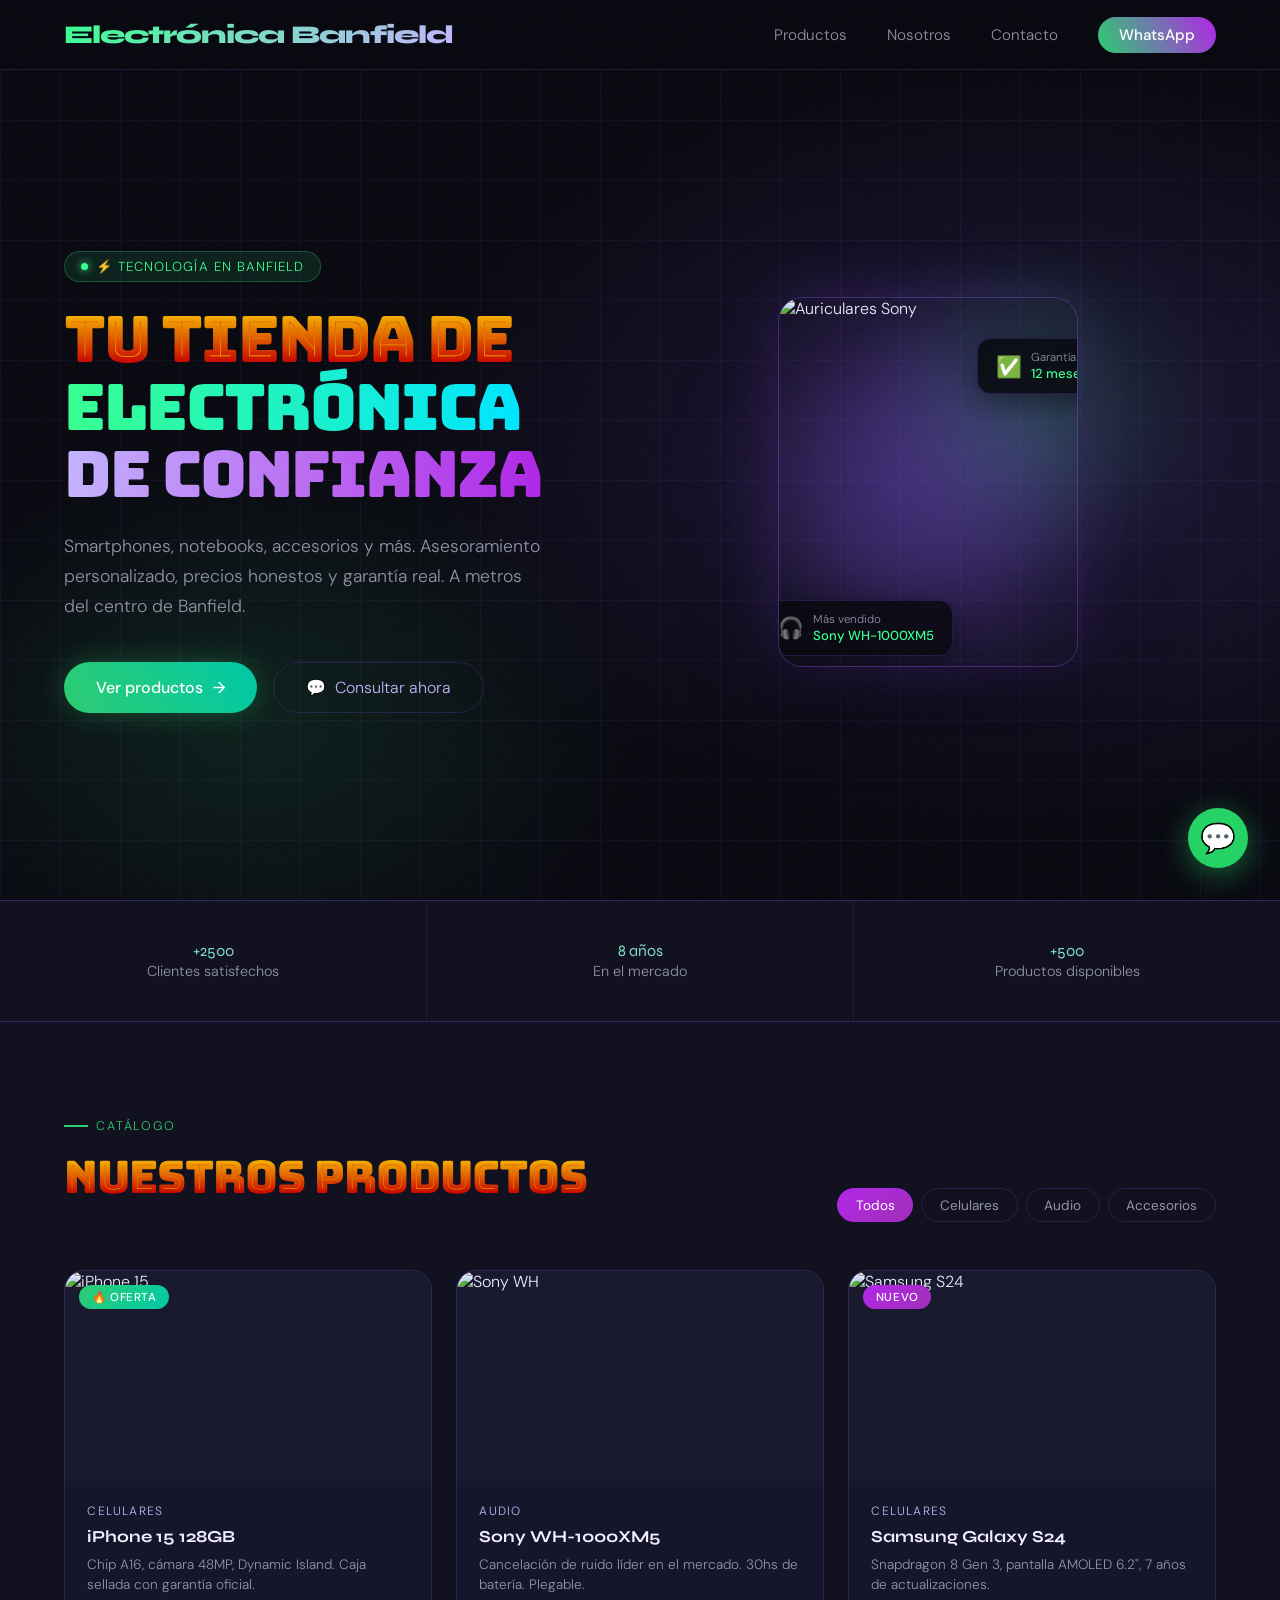
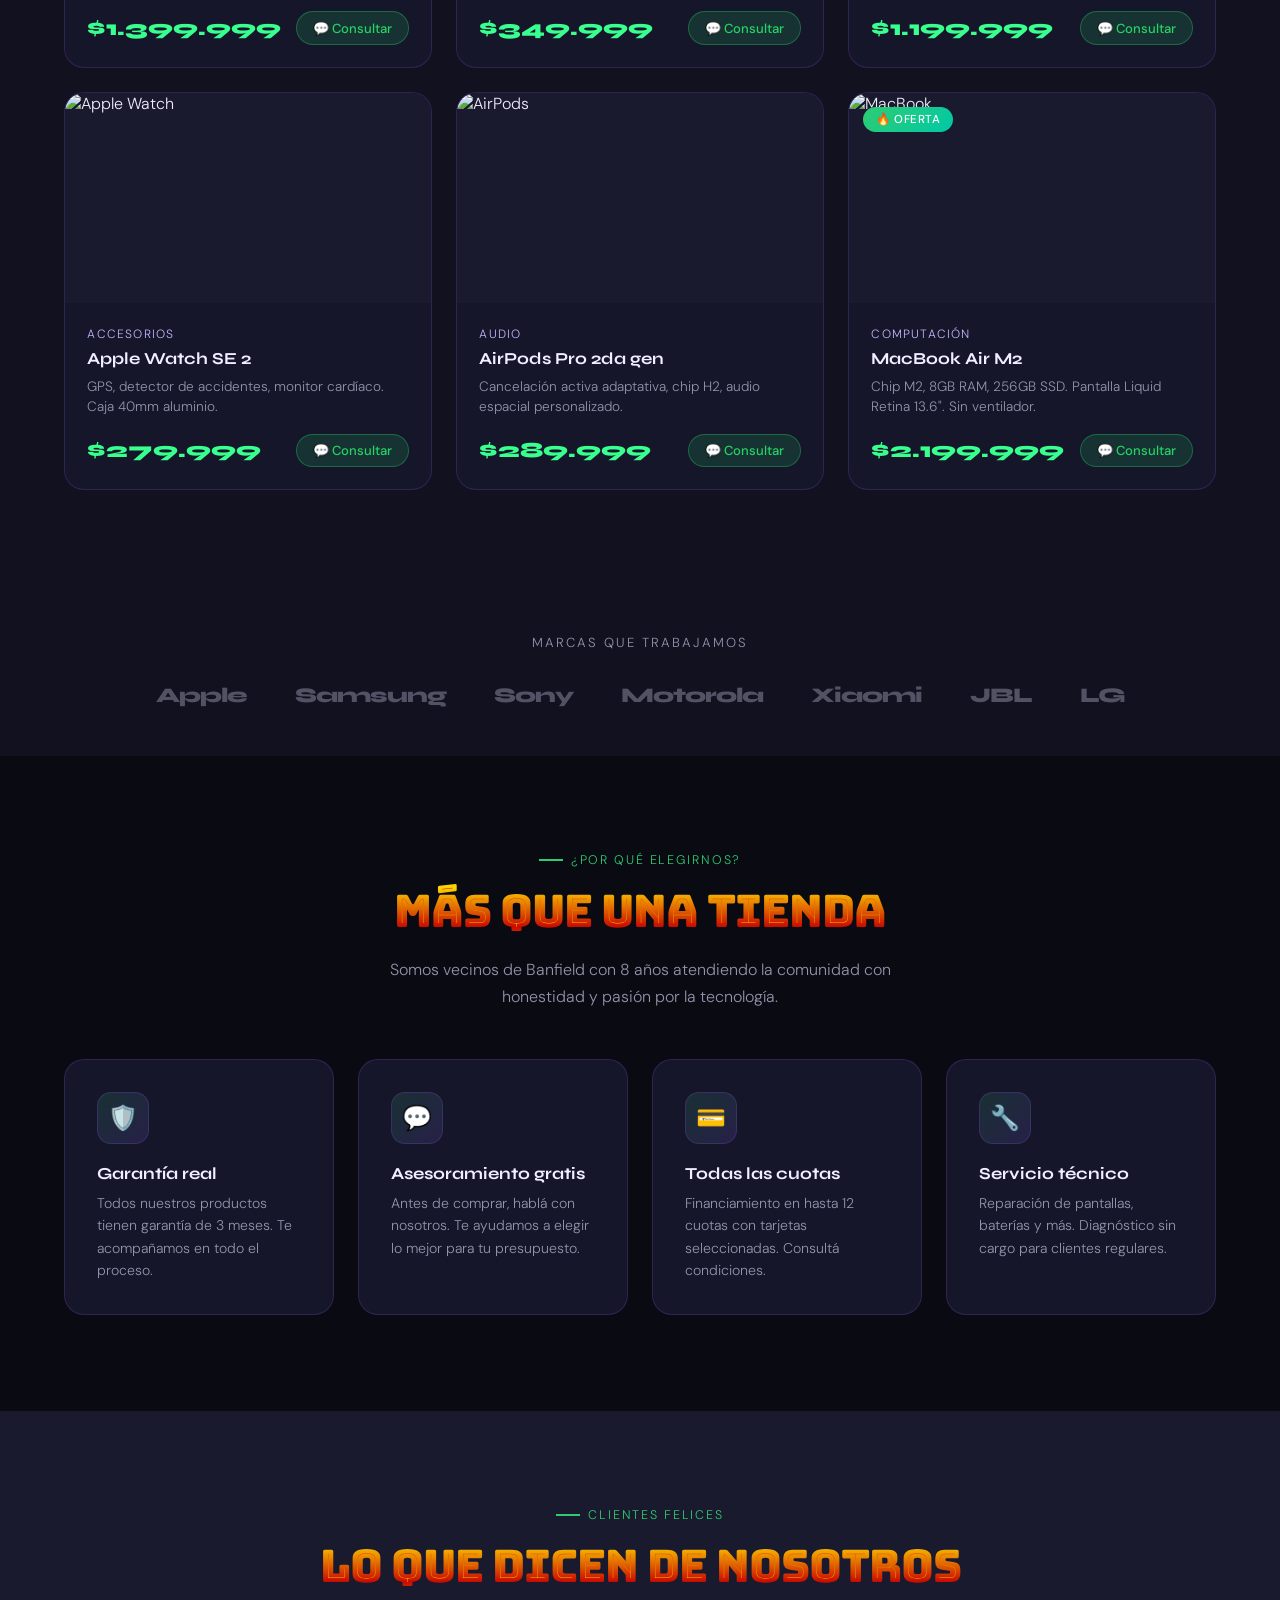
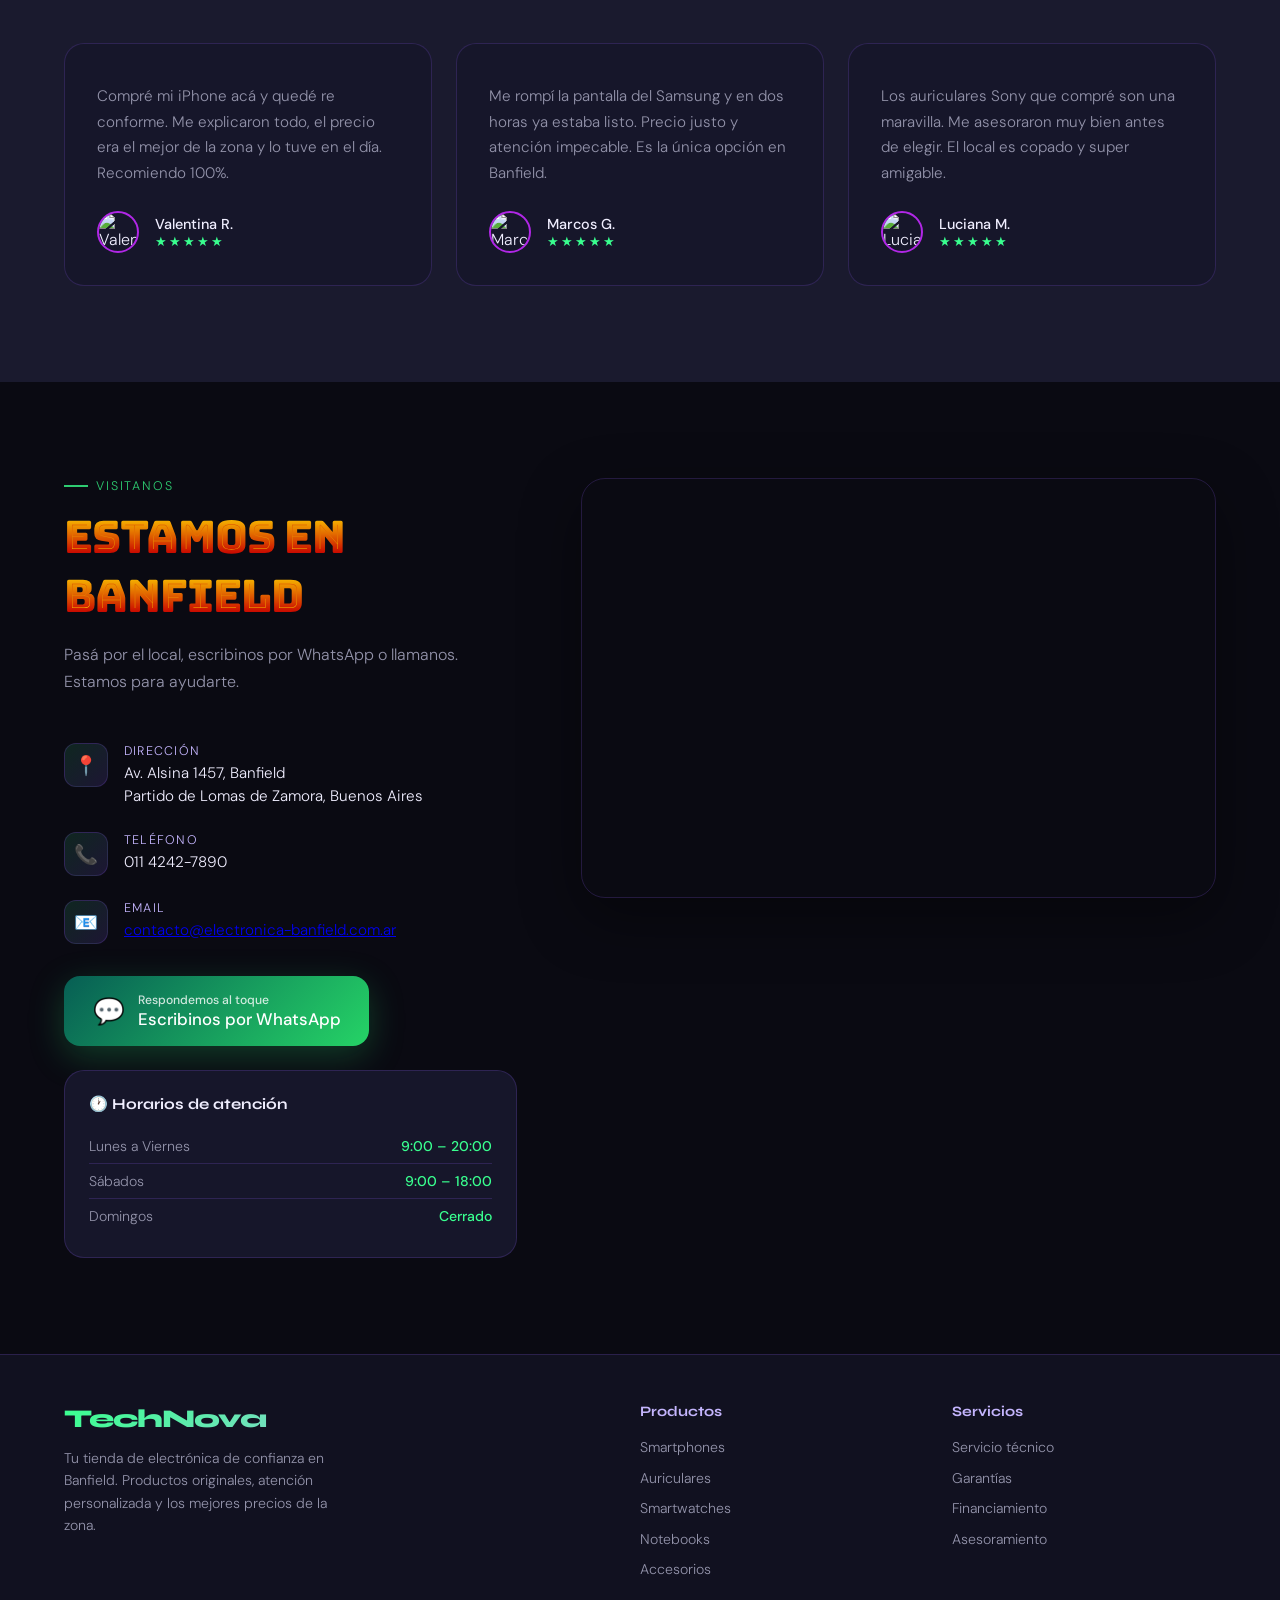
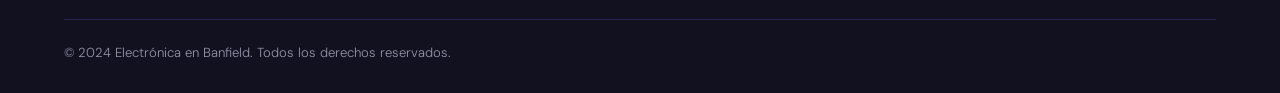
==== index.html @ 621dd99c "cambiando nombre de archivo html" ====
<!DOCTYPE html>
<html lang="es">
<head>
  <meta charset="UTF-8" />
  <meta name="viewport" content="width=device-width, initial-scale=1.0"/>
  <title>Electrónica en Banfield</title>
  <link rel="preconnect" href="https://fonts.googleapis.com">
  <link href="https://fonts.googleapis.com/css2?family=Syne:wght@400;700;800&family=DM+Sans:ital,wght@0,300;0,400;0,500;1,300&display=swap" rel="stylesheet">
  <link rel="stylesheet" href="styles.css">
  
</head>
<body>

<nav id="navbar">
  <div class="logo">Electrónica<span style="color:var(--lila-light)"> Banfield</span></div>
  <ul>
    <li><a href="#productos">Productos</a></li>
    <li><a href="#nosotros">Nosotros</a></li>
    <li><a href="#contacto">Contacto</a></li>
    <li><a href="https://wa.me/5491100000000?text=Hola!%20Quiero%20consultar%20sobre%20un%20producto" target="_blank" class="nav-cta">WhatsApp</a></li>
  </ul>
</nav>

<!-- HERO -->
<section class="hero">
  <div class="hero-bg"></div>
  <div class="hero-grid"></div>
  <div class="hero-content">
    <div class="badge">⚡ Tecnología en Banfield</div>
    <h1>Tu tienda de<br><span class="accent-g">electrónica</span><br><span class="accent-l">de confianza</span></h1>
    <p class="hero-desc">Smartphones, notebooks, accesorios y más. Asesoramiento personalizado, precios honestos y garantía real. A metros del centro de Banfield.</p>
    <div class="hero-actions">
      <a href="#productos" class="btn-primary"><span>Ver productos</span><span>→</span></a>
      <a href="https://wa.me/5491100000000?text=Hola!%20Quiero%20consultar%20sobre%20un%20producto" target="_blank" class="btn-ghost"><span>💬</span><span>Consultar ahora</span></a>
    </div>
  </div>
  <div class="hero-visual">
    <div class="hero-phone-wrap">
      <div class="glow-orb orb1"></div>
      <div class="glow-orb orb2"></div>
      <div class="hero-img-container">
        <img src="https://images.unsplash.com/photo-1583394838336-acd977736f90?w=640&q=80" alt="Auriculares Sony" />
        <div class="floating-chip chip1">
          <span style="font-size:1.3rem">🎧</span>
          <div>
            <div class="chip-label">Más vendido</div>
            <div class="chip-value">Sony WH-1000XM5</div>
          </div>
        </div>
        <div class="floating-chip chip2">
          <span style="font-size:1.3rem">✅</span>
          <div>
            <div class="chip-label">Garantía</div>
            <div class="chip-value">12 meses</div>
          </div>
        </div>
      </div>
    </div>
  </div>
</section>

<!-- STATS -->
<div class="stats">
  <div class="stat reveal"><span class="stat-num">+2500</span><span class="stat-label">Clientes satisfechos</span></div>
  <div class="stat reveal"><span class="stat-num">8 años</span><span class="stat-label">En el mercado</span></div>
  <div class="stat reveal"><span class="stat-num">+500</span><span class="stat-label">Productos disponibles</span></div>
</div>

<!-- PRODUCTOS -->
<section class="productos" id="productos">
  <div class="productos-header">
    <div>
      <div class="section-tag">Catálogo</div>
      <h2 class="section-title">Nuestros productos</h2>
    </div>
    <div class="filter-tabs">
      <button class="filter-tab active" onclick="filtrar(this,'todos')">Todos</button>
      <button class="filter-tab" onclick="filtrar(this,'celulares')">Celulares</button>
      <button class="filter-tab" onclick="filtrar(this,'audio')">Audio</button>
      <button class="filter-tab" onclick="filtrar(this,'accesorios')">Accesorios</button>
    </div>
  </div>
  <div class="productos-grid" id="grid">
    <div class="product-card" data-cat="celulares">
      <span class="product-badge">🔥 Oferta</span>
      <img class="product-img" src="https://images.unsplash.com/photo-1511707171634-5f897ff02aa9?w=500&q=80" alt="iPhone 15">
      <div class="product-info">
        <div class="product-category">Celulares</div>
        <div class="product-name">iPhone 15 128GB</div>
        <p class="product-desc">Chip A16, cámara 48MP, Dynamic Island. Caja sellada con garantía oficial.</p>
        <div class="product-footer">
          <span class="product-price">$1.399.999</span>
          <a href="https://wa.me/5491100000000?text=Hola!%20Me%20interesa%20el%20iPhone%2015" target="_blank" class="btn-wa">💬 Consultar</a>
        </div>
      </div>
    </div>
    <div class="product-card" data-cat="audio">
      <img class="product-img" src="https://images.unsplash.com/photo-1505740420928-5e560c06d30e?w=500&q=80" alt="Sony WH">
      <div class="product-info">
        <div class="product-category">Audio</div>
        <div class="product-name">Sony WH-1000XM5</div>
        <p class="product-desc">Cancelación de ruido líder en el mercado. 30hs de batería. Plegable.</p>
        <div class="product-footer">
          <span class="product-price">$349.999</span>
          <a href="https://wa.me/5491100000000?text=Hola!%20Me%20interesan%20los%20Sony%20WH-1000XM5" target="_blank" class="btn-wa">💬 Consultar</a>
        </div>
      </div>
    </div>
    <div class="product-card" data-cat="celulares">
      <span class="product-badge" style="background:linear-gradient(135deg,var(--lila),var(--lila-dark))">Nuevo</span>
      <img class="product-img" src="https://images.unsplash.com/photo-1610945265064-0e34e5519bbf?w=500&q=80" alt="Samsung S24">
      <div class="product-info">
        <div class="product-category">Celulares</div>
        <div class="product-name">Samsung Galaxy S24</div>
        <p class="product-desc">Snapdragon 8 Gen 3, pantalla AMOLED 6.2", 7 años de actualizaciones.</p>
        <div class="product-footer">
          <span class="product-price">$1.199.999</span>
          <a href="https://wa.me/5491100000000?text=Hola!%20Me%20interesa%20el%20Samsung%20Galaxy%20S24" target="_blank" class="btn-wa">💬 Consultar</a>
        </div>
      </div>
    </div>
    <div class="product-card" data-cat="accesorios">
      <img class="product-img" src="https://images.unsplash.com/photo-1546868871-7041f2a55e12?w=500&q=80" alt="Apple Watch">
      <div class="product-info">
        <div class="product-category">Accesorios</div>
        <div class="product-name">Apple Watch SE 2</div>
        <p class="product-desc">GPS, detector de accidentes, monitor cardíaco. Caja 40mm aluminio.</p>
        <div class="product-footer">
          <span class="product-price">$279.999</span>
          <a href="https://wa.me/5491100000000?text=Hola!%20Me%20interesa%20el%20Apple%20Watch%20SE" target="_blank" class="btn-wa">💬 Consultar</a>
        </div>
      </div>
    </div>
    <div class="product-card" data-cat="audio">
      <img class="product-img" src="https://images.unsplash.com/photo-1572635196237-14b3f281503f?w=500&q=80" alt="AirPods">
      <div class="product-info">
        <div class="product-category">Audio</div>
        <div class="product-name">AirPods Pro 2da gen</div>
        <p class="product-desc">Cancelación activa adaptativa, chip H2, audio espacial personalizado.</p>
        <div class="product-footer">
          <span class="product-price">$289.999</span>
          <a href="https://wa.me/5491100000000?text=Hola!%20Me%20interesan%20los%20AirPods%20Pro" target="_blank" class="btn-wa">💬 Consultar</a>
        </div>
      </div>
    </div>
    <div class="product-card" data-cat="accesorios">
      <span class="product-badge">🔥 Oferta</span>
      <img class="product-img" src="https://images.unsplash.com/photo-1517336714731-489689fd1ca8?w=500&q=80" alt="MacBook">
      <div class="product-info">
        <div class="product-category">Computación</div>
        <div class="product-name">MacBook Air M2</div>
        <p class="product-desc">Chip M2, 8GB RAM, 256GB SSD. Pantalla Liquid Retina 13.6". Sin ventilador.</p>
        <div class="product-footer">
          <span class="product-price">$2.199.999</span>
          <a href="https://wa.me/5491100000000?text=Hola!%20Me%20interesa%20la%20MacBook%20Air%20M2" target="_blank" class="btn-wa">💬 Consultar</a>
        </div>
      </div>
    </div>
  </div>
</section>

<!-- MARCAS -->
<div class="marcas">
  <p class="marcas-title">Marcas que trabajamos</p>
  <div class="marcas-track">
    <div class="marca">Apple</div>
    <div class="marca">Samsung</div>
    <div class="marca">Sony</div>
    <div class="marca">Motorola</div>
    <div class="marca">Xiaomi</div>
    <div class="marca">JBL</div>
    <div class="marca">LG</div>
  </div>
</div>

<!-- FEATURES -->
<section class="features" id="nosotros">
  <div style="text-align:center;margin-bottom:3rem">
    <div class="section-tag" style="justify-content:center">¿Por qué elegirnos?</div>
    <h2 class="section-title">Más que una tienda</h2>
    <p class="section-sub" style="margin:0 auto;text-align:center">Somos vecinos de Banfield con 8 años atendiendo la comunidad con honestidad y pasión por la tecnología.</p>
  </div>
  <div class="features-grid">
    <div class="feature-card reveal"><div class="feature-icon">🛡️</div><div class="feature-title">Garantía real</div><p class="feature-desc">Todos nuestros productos tienen garantía de 3 meses. Te acompañamos en todo el proceso.</p></div>
    <div class="feature-card reveal"><div class="feature-icon">💬</div><div class="feature-title">Asesoramiento gratis</div><p class="feature-desc">Antes de comprar, hablá con nosotros. Te ayudamos a elegir lo mejor para tu presupuesto.</p></div>
    <div class="feature-card reveal"><div class="feature-icon">💳</div><div class="feature-title">Todas las cuotas</div><p class="feature-desc">Financiamiento en hasta 12 cuotas con tarjetas seleccionadas. Consultá condiciones.</p></div>
    <div class="feature-card reveal"><div class="feature-icon">🔧</div><div class="feature-title">Servicio técnico</div><p class="feature-desc">Reparación de pantallas, baterías y más. Diagnóstico sin cargo para clientes regulares.</p></div>
  </div>
</section>

<!-- TESTIMONIALS -->
<section class="testimonials">
  <div style="text-align:center;margin-bottom:3rem">
    <div class="section-tag" style="justify-content:center">Clientes felices</div>
    <h2 class="section-title">Lo que dicen de nosotros</h2>
  </div>
  <div class="test-grid">
    <div class="test-card reveal">
      <div class="test-quote"></div>
      <p class="test-text">Compré mi iPhone acá y quedé re conforme. Me explicaron todo, el precio era el mejor de la zona y lo tuve en el día. Recomiendo 100%.</p>
      <div class="test-author">
        <img class="test-avatar" src="https://i.pravatar.cc/80?img=12" alt="Valentina">
        <div><div class="test-name">Valentina R.</div><div class="test-stars">★★★★★</div></div>
      </div>
    </div>
    <div class="test-card reveal">
      <div class="test-quote"></div>
      <p class="test-text">Me rompí la pantalla del Samsung y en dos horas ya estaba listo. Precio justo y atención impecable. Es la única opción en Banfield.</p>
      <div class="test-author">
        <img class="test-avatar" src="https://i.pravatar.cc/80?img=33" alt="Marcos">
        <div><div class="test-name">Marcos G.</div><div class="test-stars">★★★★★</div></div>
      </div>
    </div>
    <div class="test-card reveal">
      <div class="test-quote"></div>
      <p class="test-text">Los auriculares Sony que compré son una maravilla. Me asesoraron muy bien antes de elegir. El local es copado y super amigable.</p>
      <div class="test-author">
        <img class="test-avatar" src="https://i.pravatar.cc/80?img=47" alt="Luciana">
        <div><div class="test-name">Luciana M.</div><div class="test-stars">★★★★★</div></div>
      </div>
    </div>
  </div>
</section>

<!-- CONTACTO -->
<section class="contacto" id="contacto">
  <div class="contacto-grid">
    <div>
      <div class="section-tag">Visitanos</div>
      <h2 class="section-title">Estamos en Banfield</h2>
      <p class="section-sub">Pasá por el local, escribinos por WhatsApp o llamanos. Estamos para ayudarte.</p>
      <div class="info-items">
        <div class="info-item">
          <div class="info-icon">📍</div>
          <div><div class="info-label">Dirección</div><div class="info-val">Av. Alsina 1457, Banfield<br>Partido de Lomas de Zamora, Buenos Aires</div></div>
        </div>
        <div class="info-item">
          <div class="info-icon">📞</div>
          <div><div class="info-label">Teléfono</div><div class="info-val">011 4242-7890</div></div>
        </div>
        <div class="info-item">
          <div class="info-icon">📧</div>
          <div><div class="info-label">Email</div><div class="info-val"><a href="contacto@electronica-banfield.com.ar" class="__cf_email__" data-cfemail="1b72757d745b6f7e787375746d7a36797a757d727e777f35787476357a69">contacto@electronica-banfield.com.ar</a></div></div>
        </div>
      </div>
      <a href="https://wa.me/5491100000000?text=Hola!%20Quiero%20consultar%20sobre%20un%20producto" target="_blank" class="wa-cta-big">
        <span style="font-size:1.6rem">💬</span>
        <div>
          <div style="font-size:.76rem;opacity:.8">Respondemos al toque</div>
          <div>Escribinos por WhatsApp</div>
        </div>
      </a>
      <div class="horarios-card">
        <div class="horarios-title">🕐 Horarios de atención</div>
        <div class="horario-row"><span class="dia">Lunes a Viernes</span><span class="hora">9:00 – 20:00</span></div>
        <div class="horario-row"><span class="dia">Sábados</span><span class="hora">9:00 – 18:00</span></div>
        <div class="horario-row"><span class="dia">Domingos</span><span class="hora">Cerrado</span></div>
      </div>
    </div>
    <div>
      <div class="mapa-wrap">
        <iframe src="https://www.google.com/maps/embed?pb=!1m18!1m12!1m3!1d3279.458!2d-58.3972!3d-34.7478!2m3!1f0!2f0!3f0!3m2!1i1024!2i768!4f13.1!3m3!1m2!1s0x95bcd3d2b53e1d6f%3A0x5a7e9a1c0d9b4f7e!2sAv.%20Alsina%2C%20Banfield%2C%20Buenos%20Aires!5e0!3m2!1ses!2sar!4v1700000000000" allowfullscreen="" loading="lazy" title="TechNova Banfield"></iframe>
      </div>
    </div>
  </div>
</section>

<!-- FOOTER -->
<footer>
  <div class="footer-grid">
    <div class="footer-brand">
      <div class="logo">Tech<span style="color:var(--lila-light)">Nova</span></div>
      <p>Tu tienda de electrónica de confianza en Banfield. Productos originales, atención personalizada y los mejores precios de la zona.</p>
    </div>
    <div class="footer-col">
      <h4>Productos</h4>
      <ul>
        <li><a href="#">Smartphones</a></li>
        <li><a href="#">Auriculares</a></li>
        <li><a href="#">Smartwatches</a></li>
        <li><a href="#">Notebooks</a></li>
        <li><a href="#">Accesorios</a></li>
      </ul>
    </div>
    <div class="footer-col">
      <h4>Servicios</h4>
      <ul>
        <li><a href="#">Servicio técnico</a></li>
        <li><a href="#">Garantías</a></li>
        <li><a href="#">Financiamiento</a></li>
        <li><a href="#">Asesoramiento</a></li>
      </ul>
    </div>
  </div>
  <div class="footer-bottom">
    <span>© 2024 Electrónica en Banfield. Todos los derechos reservados.</span>
  </div>
</footer>

<a href="https://wa.me/5491100000000?text=Hola!%20Quiero%20consultar%20sobre%20un%20producto" target="_blank" class="wa-float" title="WhatsApp">💬</a>

<script src="scrip.js"></script>

</body>
</html>
---- styles.css ----
@import url('https://fonts.googleapis.com/css2?family=Bitcount+Ink:wght@100..900&family=Bungee+Spice&family=Dancing+Script:wght@400..700&family=Honk:MORF@15&family=Sixtyfour+Convergence&display=swap');
 
 :root {
     --verde: #2ecc71;
     --verde-dark: #1a9e52;
     --verde-neon: #39ff8f;
     --lila: #b127e7;
     --lila-dark: #a12fb8;
     --lila-light: #c4b5fd;
     --bg: #0a0a12;
     --bg2: #111120;
     --bg3: #1a1a2e;
     --text: #f0eeff;
     --muted: #9393aa;
     --card: #16162a;
     --border: rgba(139, 92, 246, 0.2);
 }

 * {
     margin: 0;
     padding: 0;
     box-sizing: border-box;
 }

 html {
     scroll-behavior: smooth;
 }

 body {
     background: var(--bg);
     color: var(--text);
     font-family: 'DM Sans', sans-serif;
     font-weight: 300;
     overflow-x: hidden;
 }

 body::before {
     content: '';
     position: fixed;
     inset: 0;
     background-image: url("data:image/svg+xml,%3Csvg viewBox='0 0 200 200' xmlns='http://www.w3.org/2000/svg'%3E%3Cfilter id='n'%3E%3CfeTurbulence type='fractalNoise' baseFrequency='0.9' numOctaves='4' stitchTiles='stitch'/%3E%3C/filter%3E%3Crect width='100%25' height='100%25' filter='url(%23n)' opacity='0.04'/%3E%3C/svg%3E");
     pointer-events: none;
     z-index: 9999;
     opacity: .35;
 }

 nav {
     position: fixed;
     top: 0;
     left: 0;
     right: 0;
     z-index: 100;
     display: flex;
     align-items: center;
     justify-content: space-between;
     padding: 1.2rem 4rem;
     background: rgba(10, 10, 18, .85);
     backdrop-filter: blur(18px);
     border-bottom: 1px solid var(--border);
     transition: background .3s;
 }

 .logo {
     font-family: 'Syne', sans-serif;
     font-weight: 800;
     font-size: 1.6rem;
     letter-spacing: -1px;
     background: linear-gradient(135deg, var(--verde-neon), var(--lila-light));
     -webkit-background-clip: text;
     -webkit-text-fill-color: transparent;
 }

 nav ul {
     list-style: none;
     display: flex;
     gap: 2.5rem;
 }

 nav ul a {
     text-decoration: none;
     color: var(--muted);
     font-size: .95rem;
     transition: color .2s;
 }

 nav ul a:hover {
     color: var(--verde-neon);
 }

 .nav-cta {
     background: linear-gradient(65deg, var(--verde), var(--lila)) !important;
     color: #fff !important;
     padding: .5rem 1.3rem !important;
     border-radius: 50px;
     font-weight: 500 !important;
 }

 .hero {
     min-height: 100vh;
     display: grid;
     grid-template-columns: 1fr 1fr;
     align-items: center;
     padding: 8rem 4rem 4rem;
     position: relative;
     overflow: hidden;
 }

 
 .hero-bg {
     position: absolute;
     inset: 0;
     background: radial-gradient(ellipse 70% 60% at 80% 50%, rgba(139, 92, 246, .18) 0%, transparent 70%), radial-gradient(ellipse 50% 50% at 20% 80%, rgba(46, 204, 113, .12) 0%, transparent 60%);
 }

 .hero-grid {
     position: absolute;
     inset: 0;
     background-image: linear-gradient(rgba(139, 92, 246, .07) 1px, transparent 1px), linear-gradient(90deg, rgba(139, 92, 246, .07) 1px, transparent 1px);
     background-size: 60px 60px;
 }

 .hero-content {
     position: relative;
     z-index: 2;
 }

 .badge {
     display: inline-flex;
     align-items: center;
     gap: .5rem;
     background: rgba(46, 204, 113, .12);
     border: 1px solid rgba(46, 204, 113, .3);
     color: var(--verde-neon);
     padding: .4rem 1rem;
     border-radius: 50px;
     font-size: .82rem;
     letter-spacing: .08em;
     text-transform: uppercase;
     margin-bottom: 1.5rem;
     animation: fadeUp .6s ease both;
 }

 .badge::before {
     content: '';
     width: 7px;
     height: 7px;
     background: var(--verde-neon);
     border-radius: 50%;
     box-shadow: 0 0 8px var(--verde-neon);
     animation: pulse 2s infinite;
 }

 @keyframes pulse {

     0%,
     100% {
         opacity: 1
     }

     50% {
         opacity: .3
     }
 }

 h1 {
     font-family: "Bungee Spice", sans-serif;
     font-weight: 400;
     font-style: normal;
     font-size: clamp(2.8rem, 5vw, 4.5rem);
     line-height: 1.05;
     letter-spacing: -2px;
     margin-bottom: 1.5rem;
     animation: fadeUp .7s .1s ease both;
 }

 h1 .accent-g {
     background: linear-gradient(90deg, var(--verde-neon), #00e5ff);
     -webkit-background-clip: text;
     -webkit-text-fill-color: transparent;
 }

 h1 .accent-l {
     background: linear-gradient(90deg, var(--lila-light), var(--lila));
     -webkit-background-clip: text;
     -webkit-text-fill-color: transparent;
 }

 .hero-desc {
     font-size: 1.1rem;
     line-height: 1.7;
     color: var(--muted);
     max-width: 480px;
     margin-bottom: 2.5rem;
     animation: fadeUp .7s .2s ease both;
 }

 .hero-actions {
     display: flex;
     gap: 1rem;
     flex-wrap: wrap;
     animation: fadeUp .7s .3s ease both;
 }

 .btn-primary {
     display: inline-flex;
     align-items: center;
     gap: .6rem;
     background: linear-gradient(65deg, var(--verde), #00c9a7);
     color: #fff;
     text-decoration: none;
     padding: .9rem 2rem;
     border-radius: 50px;
     font-weight: 500;
     font-size: 1rem;
     transition: transform .2s, box-shadow .2s;
     box-shadow: 0 0 30px rgba(46, 204, 113, .3);
 }

 .btn-primary:hover {
     transform: translateY(-2px);
     box-shadow: 0 0 45px rgba(46, 204, 113, .45);
 }

 .btn-ghost {
     display: inline-flex;
     align-items: center;
     gap: .6rem;
     border: 1px solid var(--border);
     color: var(--lila-light);
     text-decoration: none;
     padding: .9rem 2rem;
     border-radius: 50px;
     font-size: 1rem;
     transition: background .2s, border-color .2s;
 }

 .btn-ghost:hover {
     background: rgba(139, 92, 246, .1);
     border-color: var(--lila);
 }

 .hero-visual {
     position: relative;
     z-index: 2;
     display: flex;
     align-items: center;
     justify-content: center;
     animation: fadeUp .8s .2s ease both;
 }

 .hero-phone-wrap {
     position: relative;
     width: 340px;
     height: 420px;
     display: flex;
     align-items: center;
     justify-content: center;
 }

 .glow-orb {
     position: absolute;
     border-radius: 50%;
     filter: blur(60px);
 }

 .orb1 {
     width: 280px;
     height: 280px;
     background: rgba(139, 92, 246, .35);
     animation: float 6s ease-in-out infinite;
 }

 .orb2 {
     width: 180px;
     height: 180px;
     background: rgba(46, 204, 113, .25);
     top: 10%;
     right: -10%;
     animation: float 6s 3s ease-in-out infinite;
 }

 @keyframes float {

     0%,
     100% {
         transform: translateY(0)
     }

     50% {
         transform: translateY(-18px)
     }
 }

 .hero-img-container {
     position: relative;
     z-index: 2;
     width: 300px;
     height: 370px;
     border-radius: 24px;
     overflow: hidden;
     border: 1px solid rgba(139, 92, 246, .35);
     box-shadow: 0 0 60px rgba(139, 92, 246, .2), 0 30px 80px rgba(0, 0, 0, .5);
 }

 .hero-img-container img {
     width: 100%;
     height: 100%;
     object-fit: cover;
 }

 .Bungee-Spice {
     color: var(--lila-dark);
     background: linear-gradient(65deg, var(--verde-neon), var(--lila-light));
     -webkit-background-clip: text;
     -webkit-text-fill-color: transparent;
 }

 .floating-chip {
     position: absolute;
     background: rgba(10, 10, 18, .92);
     border: 1px solid var(--border);
     backdrop-filter: blur(10px);
     border-radius: 14px;
     padding: .7rem 1.1rem;
     display: flex;
     align-items: center;
     gap: .6rem;
     z-index: 3;
     font-size: .82rem;
     box-shadow: 0 8px 30px rgba(0, 0, 0, .4);
 }

 .chip1 {
     bottom: 10px;
     left: -20px;
     animation: chipFloat 5s ease-in-out infinite;
 }

 .chip2 {
     top: 40px;
     right: -30px;
     animation: chipFloat 5s 2s ease-in-out infinite;
 }

 @keyframes chipFloat {

     0%,
     100% {
         transform: translateY(0)
     }

     50% {
         transform: translateY(-8px)
     }
 }

 .chip-label {
     color: var(--muted);
     font-size: .72rem;
 }

 .chip-value {
     color: var(--verde-neon);
     font-weight: 500;
 }

 .stats {
     display: grid;
     grid-template-columns: repeat(3, 1fr);
     gap: 1px;
     background: var(--border);
     border-top: 1px solid var(--border);
     border-bottom: 1px solid var(--border);
 }

 .stat {
     background: var(--bg2);
     padding: 2.5rem;
     text-align: center;
     transition: background .25s;
 }

 .stat:hover {
     background: var(--bg3);
 }

 .stat-num {
     font-family: 'Syne', sans-serif;
     font-weight: 400;
     font-style: normal;
     background: linear-gradient(65deg, var(--verde-neon), var(--lila-light));
     -webkit-background-clip: text;
     -webkit-text-fill-color: transparent;
     display: block;
 }

 .stat-label {
     color: var(--muted);
     font-size: .9rem;
     margin-top: .3rem;
 }

 section {
     padding: 6rem 4rem;
 }

 .section-tag {
     font-size: .78rem;
     letter-spacing: .15em;
     text-transform: uppercase;
     color: var(--verde);
     margin-bottom: .8rem;
     display: flex;
     align-items: center;
     gap: .5rem;
 }

 .section-tag::before {
     content: '';
     width: 24px;
     height: 2px;
     background: var(--verde);
     display: inline-block;
 }

 .section-title {
     font-family: "Bungee Spice", sans-serif;;
     font-weight: 800;
     font-size: clamp(1.8rem, 3.5vw, 2.8rem);
     letter-spacing: -1px;
     margin-bottom: 1rem;
 }

 .section-sub {
     color: var(--muted);
     max-width: 560px;
     line-height: 1.7;
     margin-bottom: 3rem;
 }

 .productos {
     background: var(--bg2);
 }

 .productos-header {
     display: flex;
     justify-content: space-between;
     align-items: flex-end;
     margin-bottom: 3rem;
     flex-wrap: wrap;
     gap: 1rem;
 }

 .filter-tabs {
     display: flex;
     gap: .5rem;
     flex-wrap: wrap;
 }

 .filter-tab {
     padding: .45rem 1.1rem;
     border-radius: 50px;
     font-size: .85rem;
     cursor: pointer;
     border: 1px solid var(--border);
     color: var(--muted);
     background: transparent;
     transition: all .2s;
     font-family: inherit;
 }

 .filter-tab.active,
 .filter-tab:hover {
     background: linear-gradient(135deg, var(--lila), var(--lila-dark));
     border-color: var(--lila);
     color: #fff;
 }

 .productos-grid {
     display: grid;
     grid-template-columns: repeat(auto-fill, minmax(280px, 1fr));
     gap: 1.5rem;
 }

 .product-card {
     background: var(--card);
     border: 1px solid var(--border);
     border-radius: 20px;
     overflow: hidden;
     transition: transform .3s, border-color .3s, box-shadow .3s;
     position: relative;
     cursor: pointer;
 }

 .product-card:hover {
     transform: translateY(-6px);
     border-color: var(--lila);
     box-shadow: 0 20px 60px rgba(139, 92, 246, .2);
 }

 .product-img {
     width: 100%;
     height: 210px;
     object-fit: cover;
     display: block;
     background: var(--bg3);
 }

 .product-badge {
     position: absolute;
     top: 14px;
     left: 14px;
     background: linear-gradient(135deg, var(--verde), #00c9a7);
     color: #fff;
     font-size: .72rem;
     font-weight: 500;
     padding: .3rem .8rem;
     border-radius: 50px;
     letter-spacing: .05em;
     text-transform: uppercase;
 }

 .product-info {
     padding: 1.4rem;
 }

 .product-category {
     font-size: .75rem;
     color: var(--lila-light);
     text-transform: uppercase;
     letter-spacing: .1em;
     margin-bottom: .4rem;
 }

 .product-name {
     font-family: 'Syne', sans-serif;
     font-weight: 700;
     font-size: 1.05rem;
     margin-bottom: .5rem;
 }

 .product-desc {
     font-size: .85rem;
     color: var(--muted);
     line-height: 1.5;
     margin-bottom: 1rem;
 }

 .product-footer {
     display: flex;
     align-items: center;
     justify-content: space-between;
 }

 .product-price {
     font-family: 'Syne', sans-serif;
     font-size: 1.35rem;
     font-weight: 800;
     color: var(--verde-neon);
 }

 .btn-wa {
     display: inline-flex;
     align-items: center;
     gap: .4rem;
     background: rgba(37, 211, 102, .15);
     border: 1px solid rgba(37, 211, 102, .35);
     color: #25d366;
     text-decoration: none;
     padding: .45rem 1rem;
     border-radius: 50px;
     font-size: .82rem;
     font-weight: 500;
     transition: background .2s, transform .2s;
 }

 .btn-wa:hover {
     background: rgba(37, 211, 102, .25);
     transform: scale(1.04);
 }

 .features {
     background: var(--bg);
 }

 .features-grid {
     display: grid;
     grid-template-columns: repeat(auto-fill, minmax(250px, 1fr));
     gap: 1.5rem;
 }

 .feature-card {
     background: var(--card);
     border: 1px solid var(--border);
     border-radius: 20px;
     padding: 2rem;
     position: relative;
     overflow: hidden;
     transition: border-color .3s, transform .3s;
 }

 .feature-card::before {
     content: '';
     position: absolute;
     top: 0;
     left: 0;
     right: 0;
     height: 3px;
     background: linear-gradient(90deg, var(--verde), var(--lila));
     opacity: 0;
     transition: opacity .3s;
 }

 .feature-card:hover::before {
     opacity: 1;
 }

 .feature-card:hover {
     border-color: var(--lila);
     transform: translateY(-4px);
 }

 .feature-icon {
     width: 52px;
     height: 52px;
     border-radius: 14px;
     display: flex;
     align-items: center;
     justify-content: center;
     font-size: 1.5rem;
     margin-bottom: 1.2rem;
     background: linear-gradient(135deg, rgba(46, 204, 113, .15), rgba(139, 92, 246, .15));
     border: 1px solid rgba(139, 92, 246, .2);
 }

 .feature-title {
     font-family: 'Syne', sans-serif;
     font-weight: 700;
     font-size: 1.05rem;
     margin-bottom: .5rem;
 }

 .feature-desc {
     color: var(--muted);
     font-size: .88rem;
     line-height: 1.6;
 }

 .marcas {
     background: var(--bg2);
     padding: 3rem 4rem;
 }

 .marcas-title {
     text-align: center;
     color: var(--muted);
     font-size: .82rem;
     letter-spacing: .15em;
     text-transform: uppercase;
     margin-bottom: 2rem;
 }

 .marcas-track {
     display: flex;
     gap: 3rem;
     align-items: center;
     justify-content: center;
     flex-wrap: wrap;
 }

 .marca {
     font-family: 'Syne', sans-serif;
     font-weight: 800;
     font-size: 1.3rem;
     color: var(--muted);
     letter-spacing: -1px;
     transition: color .2s, opacity .2s;
     opacity: .5;
 }

 .marca:hover {
     color: var(--lila-light);
     opacity: 1;
 }

 .testimonials {
     background: var(--bg3);
 }

 .test-grid {
     display: grid;
     grid-template-columns: repeat(auto-fill, minmax(280px, 1fr));
     gap: 1.5rem;
 }

 .test-card {
     background: var(--card);
     border: 1px solid var(--border);
     border-radius: 20px;
     padding: 2rem;
 }

 .test-quote {
     font-size: 3rem;
     line-height: 1;
     background: linear-gradient(135deg, var(--verde-neon), var(--lila));
     -webkit-background-clip: text;
     -webkit-text-fill-color: transparent;
     margin-bottom: .5rem;
 }

 .test-text {
     color: var(--muted);
     line-height: 1.7;
     font-size: .95rem;
     margin-bottom: 1.5rem;
 }

 .test-author {
     display: flex;
     align-items: center;
     gap: 1rem;
 }

 .test-avatar {
     width: 42px;
     height: 42px;
     border-radius: 50%;
     object-fit: cover;
     border: 2px solid var(--lila);
 }

 .test-name {
     font-weight: 500;
     font-size: .9rem;
 }

 .test-stars {
     color: var(--verde-neon);
     font-size: .8rem;
     letter-spacing: 2px;
 }

 .contacto {
     background: var(--bg);
 }

 .contacto-grid {
     display: grid;
     grid-template-columns: 1fr 1.4fr;
     gap: 4rem;
     align-items: start;
 }

 .info-items {
     display: flex;
     flex-direction: column;
     gap: 1.5rem;
     margin-bottom: 2rem;
 }

 .info-item {
     display: flex;
     align-items: flex-start;
     gap: 1rem;
 }

 .info-icon {
     width: 44px;
     height: 44px;
     border-radius: 12px;
     display: flex;
     align-items: center;
     justify-content: center;
     font-size: 1.2rem;
     background: linear-gradient(135deg, rgba(46, 204, 113, .15), rgba(139, 92, 246, .15));
     border: 1px solid var(--border);
     flex-shrink: 0;
 }

 .info-label {
     font-size: .78rem;
     color: var(--lila-light);
     text-transform: uppercase;
     letter-spacing: .1em;
     margin-bottom: .2rem;
 }

 .info-val {
     font-size: .95rem;
     color: var(--text);
     line-height: 1.5;
 }

 .wa-cta-big {
     display: flex;
     align-items: center;
     gap: .8rem;
     background: linear-gradient(135deg, #075e54, #25d366);
     color: #fff;
     text-decoration: none;
     padding: 1rem 1.8rem;
     border-radius: 16px;
     font-size: 1.05rem;
     font-weight: 500;
     transition: transform .2s, box-shadow .2s;
     box-shadow: 0 10px 35px rgba(37, 211, 102, .25);
     width: fit-content;
     margin-bottom: 1.5rem;
 }

 .wa-cta-big:hover {
     transform: translateY(-2px);
     box-shadow: 0 15px 45px rgba(37, 211, 102, .35);
 }

 .mapa-wrap {
     border-radius: 24px;
     overflow: hidden;
     border: 1px solid var(--border);
     box-shadow: 0 20px 60px rgba(0, 0, 0, .4);
     height: 420px;
 }

 .mapa-wrap iframe {
     width: 100%;
     height: 100%;
     border: none;
     filter: invert(90%) hue-rotate(200deg) saturate(0.8) brightness(0.75);
 }

 .horarios-card {
     background: var(--card);
     border: 1px solid var(--border);
     border-radius: 20px;
     padding: 1.5rem;
 }

 .horarios-title {
     font-family: 'Syne', sans-serif;
     font-weight: 700;
     margin-bottom: 1rem;
     font-size: .95rem;
 }

 .horario-row {
     display: flex;
     justify-content: space-between;
     padding: .5rem 0;
     border-bottom: 1px solid var(--border);
     font-size: .88rem;
 }

 .horario-row:last-child {
     border-bottom: none;
 }

 .horario-row .dia {
     color: var(--muted);
 }

 .horario-row .hora {
     color: var(--verde-neon);
     font-weight: 500;
 }

 footer {
     background: var(--bg2);
     border-top: 1px solid var(--border);
     padding: 3rem 4rem 2rem;
 }

 .footer-grid {
     display: grid;
     grid-template-columns: 2fr 1fr 1fr;
     gap: 3rem;
     margin-bottom: 2.5rem;
 }

 .footer-brand p {
     color: var(--muted);
     font-size: .88rem;
     line-height: 1.6;
     margin-top: .8rem;
     max-width: 280px;
 }

 .footer-col h4 {
     font-family: 'Syne', sans-serif;
     font-weight: 700;
     font-size: .9rem;
     margin-bottom: 1rem;
     color: var(--lila-light);
 }

 .footer-col ul {
     list-style: none;
     display: flex;
     flex-direction: column;
     gap: .6rem;
 }

 .footer-col ul a {
     text-decoration: none;
     color: var(--muted);
     font-size: .88rem;
     transition: color .2s;
 }

 .footer-col ul a:hover {
     color: var(--verde-neon);
 }

 .footer-bottom {
     border-top: 1px solid var(--border);
     padding-top: 1.5rem;
     display: flex;
     justify-content: space-between;
     align-items: center;
     color: var(--muted);
     font-size: .82rem;
 }

 .wa-float {
     position: fixed;
     bottom: 2rem;
     right: 2rem;
     z-index: 200;
     width: 60px;
     height: 60px;
     border-radius: 50%;
     background: #25d366;
     display: flex;
     align-items: center;
     justify-content: center;
     font-size: 1.8rem;
     box-shadow: 0 6px 30px rgba(37, 211, 102, .45);
     text-decoration: none;
     animation: waPulse 2.5s infinite;
     transition: transform .2s;
 }

 .wa-float:hover {
     transform: scale(1.1);
 }

 @keyframes waPulse {

     0%,
     100% {
         box-shadow: 0 6px 30px rgba(37, 211, 102, .45)
     }

     50% {
         box-shadow: 0 6px 50px rgba(37, 211, 102, .7), 0 0 0 8px rgba(37, 211, 102, .1)
     }
 }

 @keyframes fadeUp {
     from {
         opacity: 0;
         transform: translateY(24px)
     }

     to {
         opacity: 1;
         transform: translateY(0)
     }
 }

 .reveal {
     opacity: 0;
     transform: translateY(30px);
     transition: opacity .6s ease, transform .6s ease;
 }

 .reveal.visible {
     opacity: 1;
     transform: translateY(0);
 }

 /* ─────────────────────────────────────────
       RESPONSIVE — Mobile-first breakpoints
       xs  : < 480px   (celulares chicos: iPhone SE, Galaxy A)
       sm  : 480–599px (celulares grandes: iPhone 14, Pixel)
       md  : 600–767px (celulares XL / phablets)
       lg  : 768–1023px (tablets)
       xl  : ≥ 1024px  (desktop — estilos base ya cubren esto)
    ───────────────────────────────────────── */

 /* ── TABLET  768–1023px ── */
 @media (max-width: 1023px) {
     nav {
         padding: 1rem 2rem;
     }

     nav ul {
         gap: 1.5rem;
     }

     .hero {
         padding: 7rem 2rem 4rem;
         gap: 2rem;
     }

     section {
         padding: 5rem 2rem;
     }

     .marcas {
         padding: 2.5rem 2rem;
     }

     footer {
         padding: 3rem 2rem 2rem;
     }

     .contacto-grid {
         gap: 2.5rem;
     }

     .footer-grid {
         grid-template-columns: 1.5fr 1fr 1fr;
         gap: 2rem;
     }

     .productos-grid {
         grid-template-columns: repeat(auto-fill, minmax(240px, 1fr));
     }
 }

 /* ── TABLET CHICA / PHABLET  600–767px ── */
 @media (max-width: 767px) {
     nav {
         padding: 1rem 1.5rem;
     }

     nav ul {
         display: none;
     }

     /* Hamburger placeholder — mostramos solo logo + WA */
     .nav-wa-mobile {
         display: inline-flex !important;
         align-items: center;
         gap: .4rem;
         background: linear-gradient(135deg, var(--verde), var(--lila));
         color: #fff;
         text-decoration: none;
         padding: .5rem 1.1rem;
         border-radius: 50px;
         font-size: .85rem;
         font-weight: 500;
     }

     .hero {
         grid-template-columns: 1fr;
         padding: 6.5rem 1.5rem 3rem;
         text-align: center;
         min-height: auto;
     }

     .hero-desc {
         margin: 0 auto 2rem;
         max-width: 100%;
     }

     .hero-actions {
         justify-content: center;
     }

     .hero-visual {
         margin-top: 2.5rem;
         order: -1;
     }

     .hero-phone-wrap {
         width: 280px;
         height: 340px;
     }

     .hero-img-container {
         width: 250px;
         height: 310px;
     }

     .floating-chip {
         display: none;
     }

     .stats {
         grid-template-columns: repeat(3, 1fr);
     }

     .stat {
         padding: 1.8rem 1rem;
     }

     .stat-num {
         font-size: 2rem;
     }

     section {
         padding: 4rem 1.5rem;
     }

     .marcas {
         padding: 2.5rem 1.5rem;
     }

     .marcas-track {
         gap: 1.5rem;
     }

     .marca {
         font-size: 1.1rem;
     }

     .productos-header {
         flex-direction: column;
         align-items: flex-start;
     }

     .productos-grid {
         grid-template-columns: repeat(auto-fill, minmax(240px, 1fr));
     }

     .features-grid {
         grid-template-columns: repeat(2, 1fr);
     }

     .test-grid {
         grid-template-columns: 1fr;
     }

     .contacto-grid {
         grid-template-columns: 1fr;
         gap: 2.5rem;
     }

     .mapa-wrap {
         height: 300px;
     }

     .footer-grid {
         grid-template-columns: 1fr 1fr;
         gap: 2rem;
     }

     .footer-brand {
         grid-column: 1 / -1;
     }

     .footer-bottom {
         flex-direction: column;
         gap: .5rem;
         text-align: center;
     }
 }

 /* ── CELULARES  480–599px ── */
 @media (max-width: 599px) {
     .logo {
         font-size: 1.4rem;
     }

     h1 {
         font-size: clamp(2rem, 8vw, 2.8rem);
         letter-spacing: -1px;
     }

     .hero {
         padding: 6rem 1.2rem 2.5rem;
     }

     .hero-desc {
         font-size: 1rem;
     }

     .btn-primary,
     .btn-ghost {
         padding: .8rem 1.5rem;
         font-size: .95rem;
     }

     .stats {
         grid-template-columns: repeat(3, 1fr);
     }

     .stat {
         padding: 1.5rem .5rem;
     }

     .stat-num {
         font-size: 1.6rem;
     }

     .stat-label {
         font-size: .78rem;
     }

     section {
         padding: 3.5rem 1.2rem;
     }

     .section-title {
         font-size: clamp(1.5rem, 6vw, 2rem);
     }

     .section-sub {
         font-size: .9rem;
     }

     .marcas {
         padding: 2rem 1.2rem;
     }

     .marcas-track {
         gap: 1.2rem;
     }

     .marca {
         font-size: 1rem;
     }

     .filter-tabs {
         gap: .4rem;
     }

     .filter-tab {
         padding: .4rem .85rem;
         font-size: .8rem;
     }

     .productos-grid {
         grid-template-columns: 1fr;
         gap: 1.2rem;
     }

     .product-img {
         height: 200px;
     }

     .features-grid {
         grid-template-columns: 1fr;
         gap: 1rem;
     }

     .test-grid {
         grid-template-columns: 1fr;
         gap: 1rem;
     }

     .contacto-grid {
         gap: 2rem;
     }

     .mapa-wrap {
         height: 260px;
     }

     .wa-cta-big {
         font-size: .95rem;
         padding: .9rem 1.4rem;
         width: 100%;
         justify-content: center;
     }

     .footer-grid {
         grid-template-columns: 1fr;
         gap: 1.5rem;
     }

     .footer-bottom {
         font-size: .75rem;
     }

     .wa-float {
         width: 52px;
         height: 52px;
         font-size: 1.5rem;
         bottom: 1.2rem;
         right: 1.2rem;
     }
 }

 /* ── CELULARES CHICOS  < 480px (iPhone SE 375px, Galaxy A 360px) ── */
 @media (max-width: 479px) {
     nav {
         padding: .9rem 1rem;
     }

     .logo {
         font-size: 1.3rem;
     }

     h1 {
         font-size: clamp(1.9rem, 9vw, 2.5rem);
     }

     .hero {
         padding: 5.5rem 1rem 2rem;
     }

     .hero-phone-wrap {
         width: 240px;
         height: 290px;
     }

     .hero-img-container {
         width: 220px;
         height: 270px;
     }

     .badge {
         font-size: .72rem;
         padding: .35rem .8rem;
     }

     .stats {
         grid-template-columns: 1fr;
         gap: 1px;
     }

     .stat {
         padding: 1.2rem;
     }

     .stat-num {
         font-size: 2rem;
     }

     section {
         padding: 3rem 1rem;
     }

     .horario-row {
         font-size: .82rem;
     }

     .product-price {
         font-size: 1.15rem;
     }

     .product-name {
         font-size: 1rem;
     }

     .info-icon {
         width: 38px;
         height: 38px;
         font-size: 1rem;
     }

     .info-val {
         font-size: .9rem;
     }

     .footer-grid {
         grid-template-columns: 1fr;
     }

     footer {
         padding: 2.5rem 1rem 1.5rem;
     }
 }

 /* ── CELULARES MUY CHICOS  < 360px (Galaxy A12, Moto E) ── */
 @media (max-width: 359px) {
     h1 {
         font-size: 1.7rem;
         letter-spacing: -.5px;
     }

     .btn-primary,
     .btn-ghost {
         font-size: .88rem;
         padding: .7rem 1.2rem;
     }

     .hero-phone-wrap {
         width: 210px;
         height: 260px;
     }

     .hero-img-container {
         width: 190px;
         height: 240px;
     }

     .filter-tab {
         font-size: .75rem;
         padding: .35rem .7rem;
     }

     .product-price {
         font-size: 1.05rem;
     }
 }
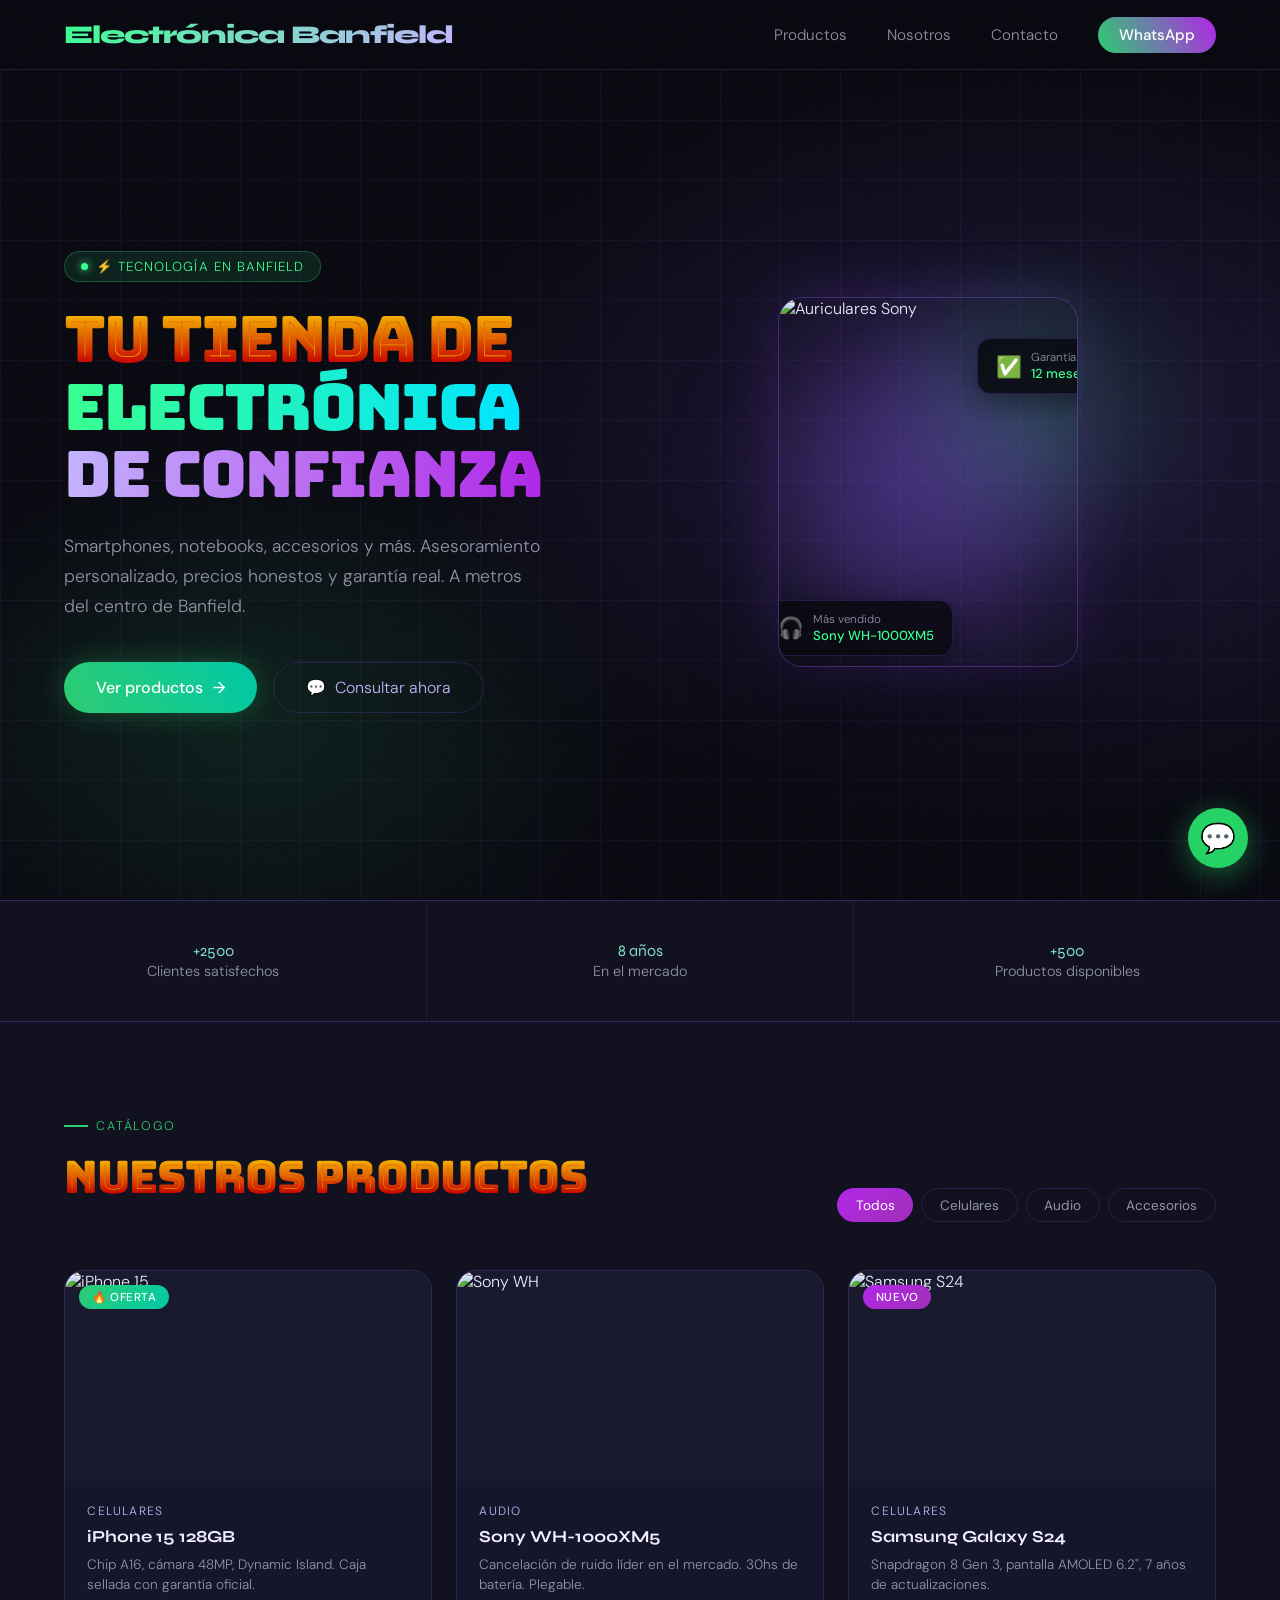
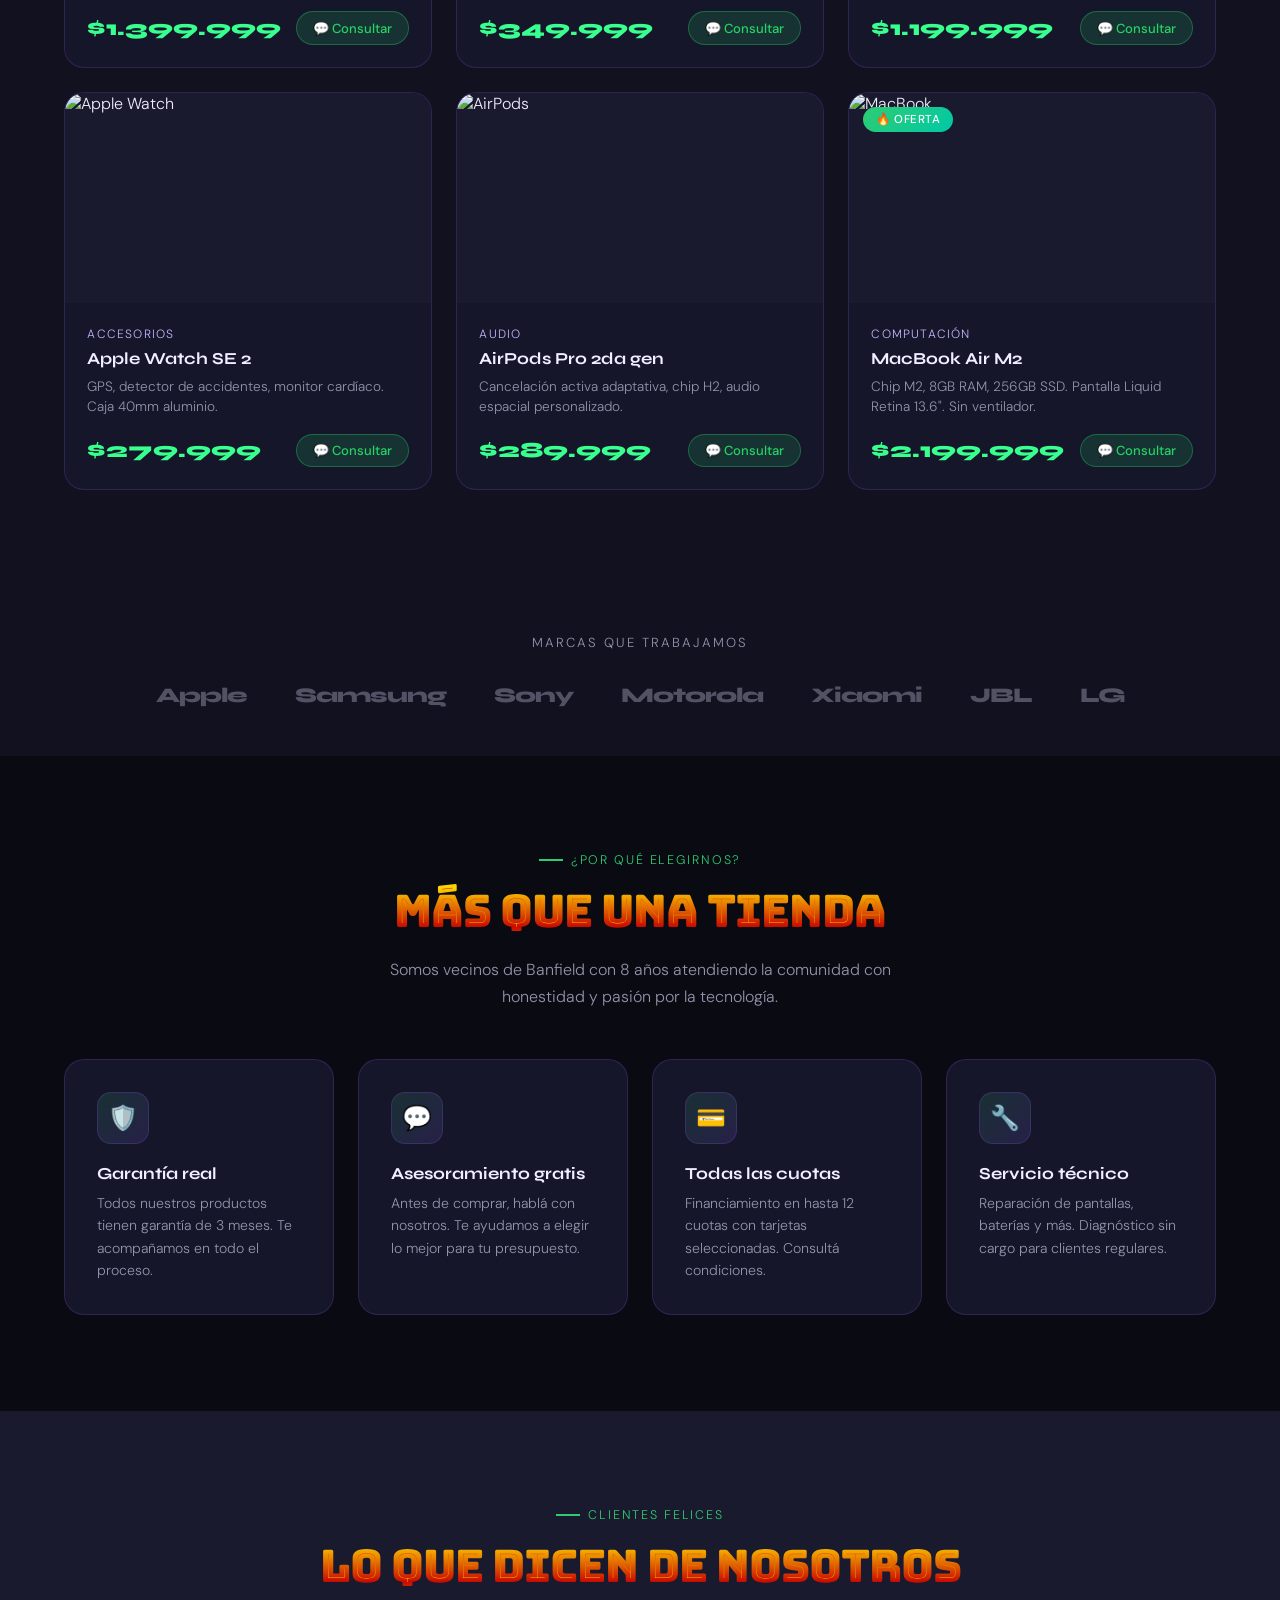
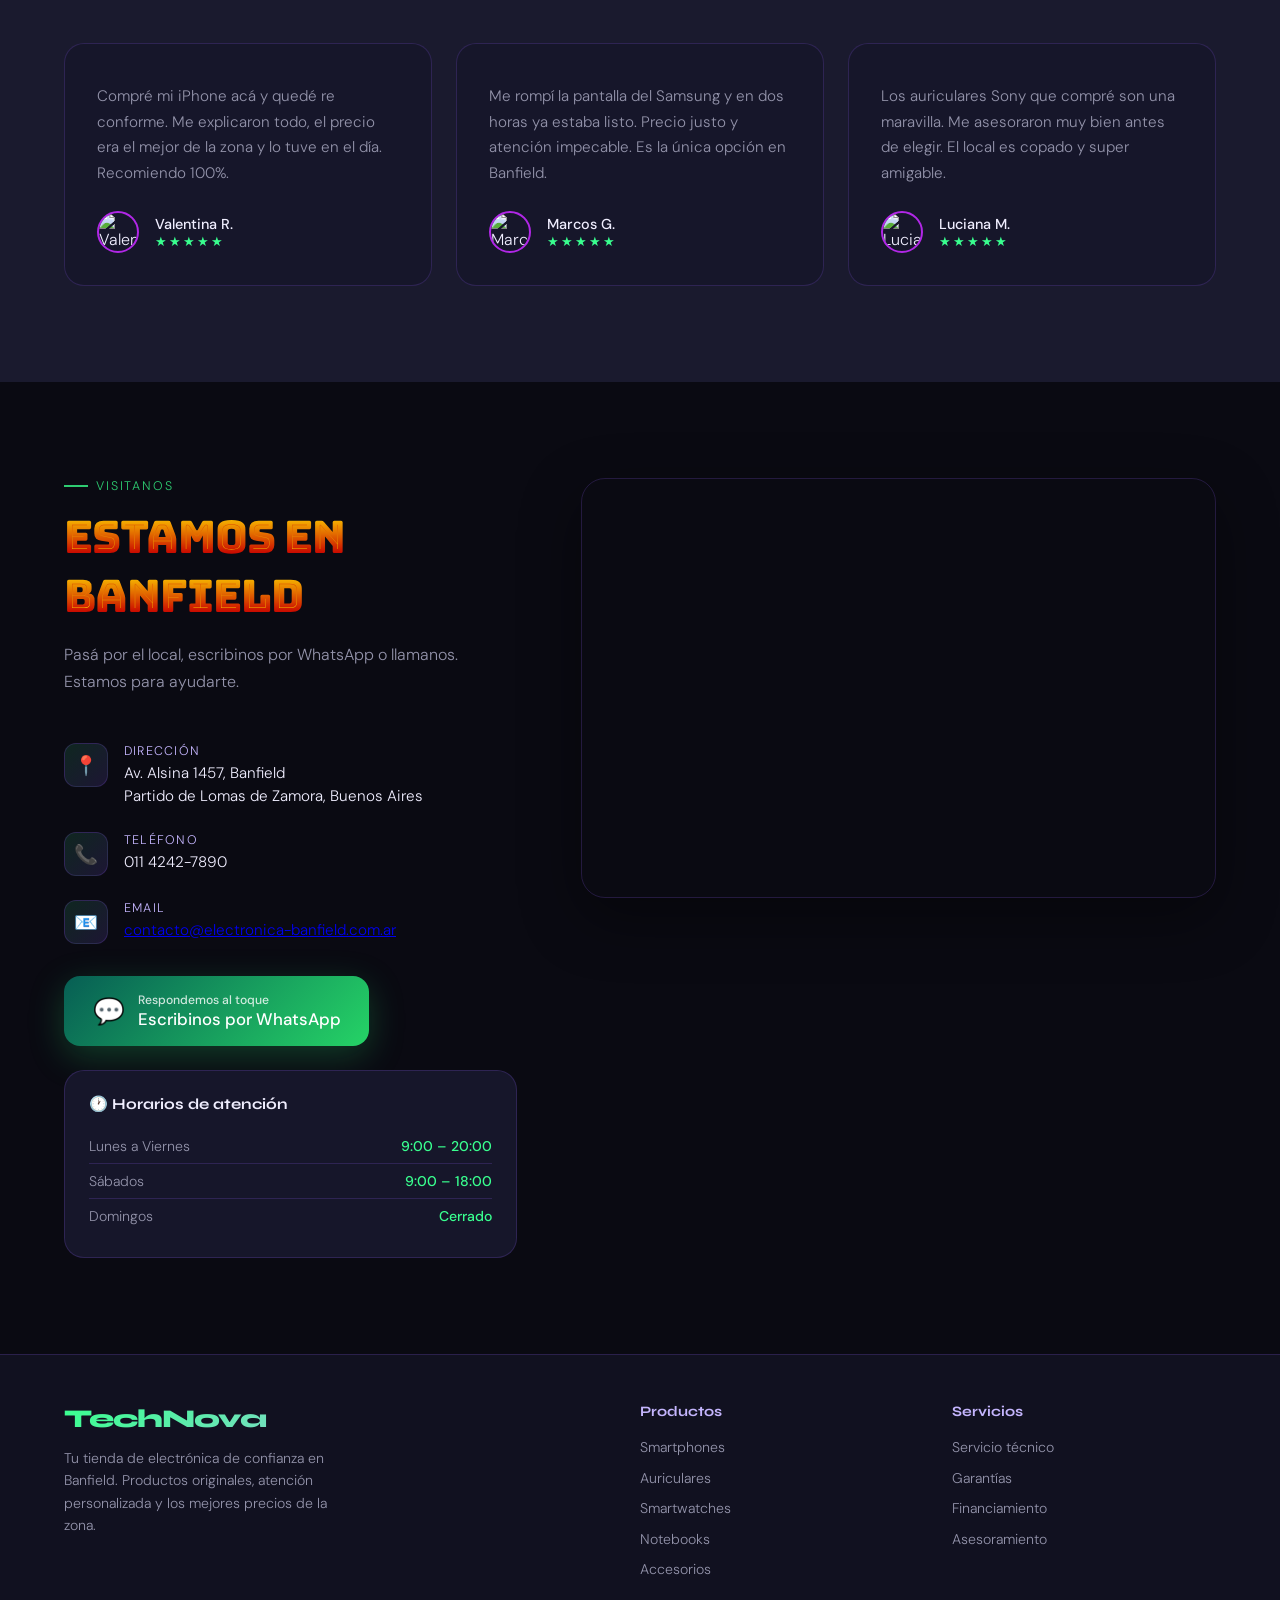
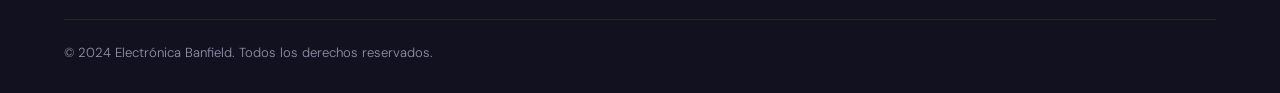
==== commit 2d770906: "fix footer" ====
--- a/index.html
+++ b/index.html
@@ -3,7 +3,7 @@
 <head>
   <meta charset="UTF-8" />
   <meta name="viewport" content="width=device-width, initial-scale=1.0"/>
-  <title>Electrónica en Banfield</title>
+  <title>Electrónica Banfield</title>
   <link rel="preconnect" href="https://fonts.googleapis.com">
   <link href="https://fonts.googleapis.com/css2?family=Syne:wght@400;700;800&family=DM+Sans:ital,wght@0,300;0,400;0,500;1,300&display=swap" rel="stylesheet">
   <link rel="stylesheet" href="styles.css">
@@ -293,7 +293,7 @@
     </div>
   </div>
   <div class="footer-bottom">
-    <span>© 2024 Electrónica en Banfield. Todos los derechos reservados.</span>
+    <span>© 2024 Electrónica Banfield. Todos los derechos reservados.</span>
   </div>
 </footer>
 
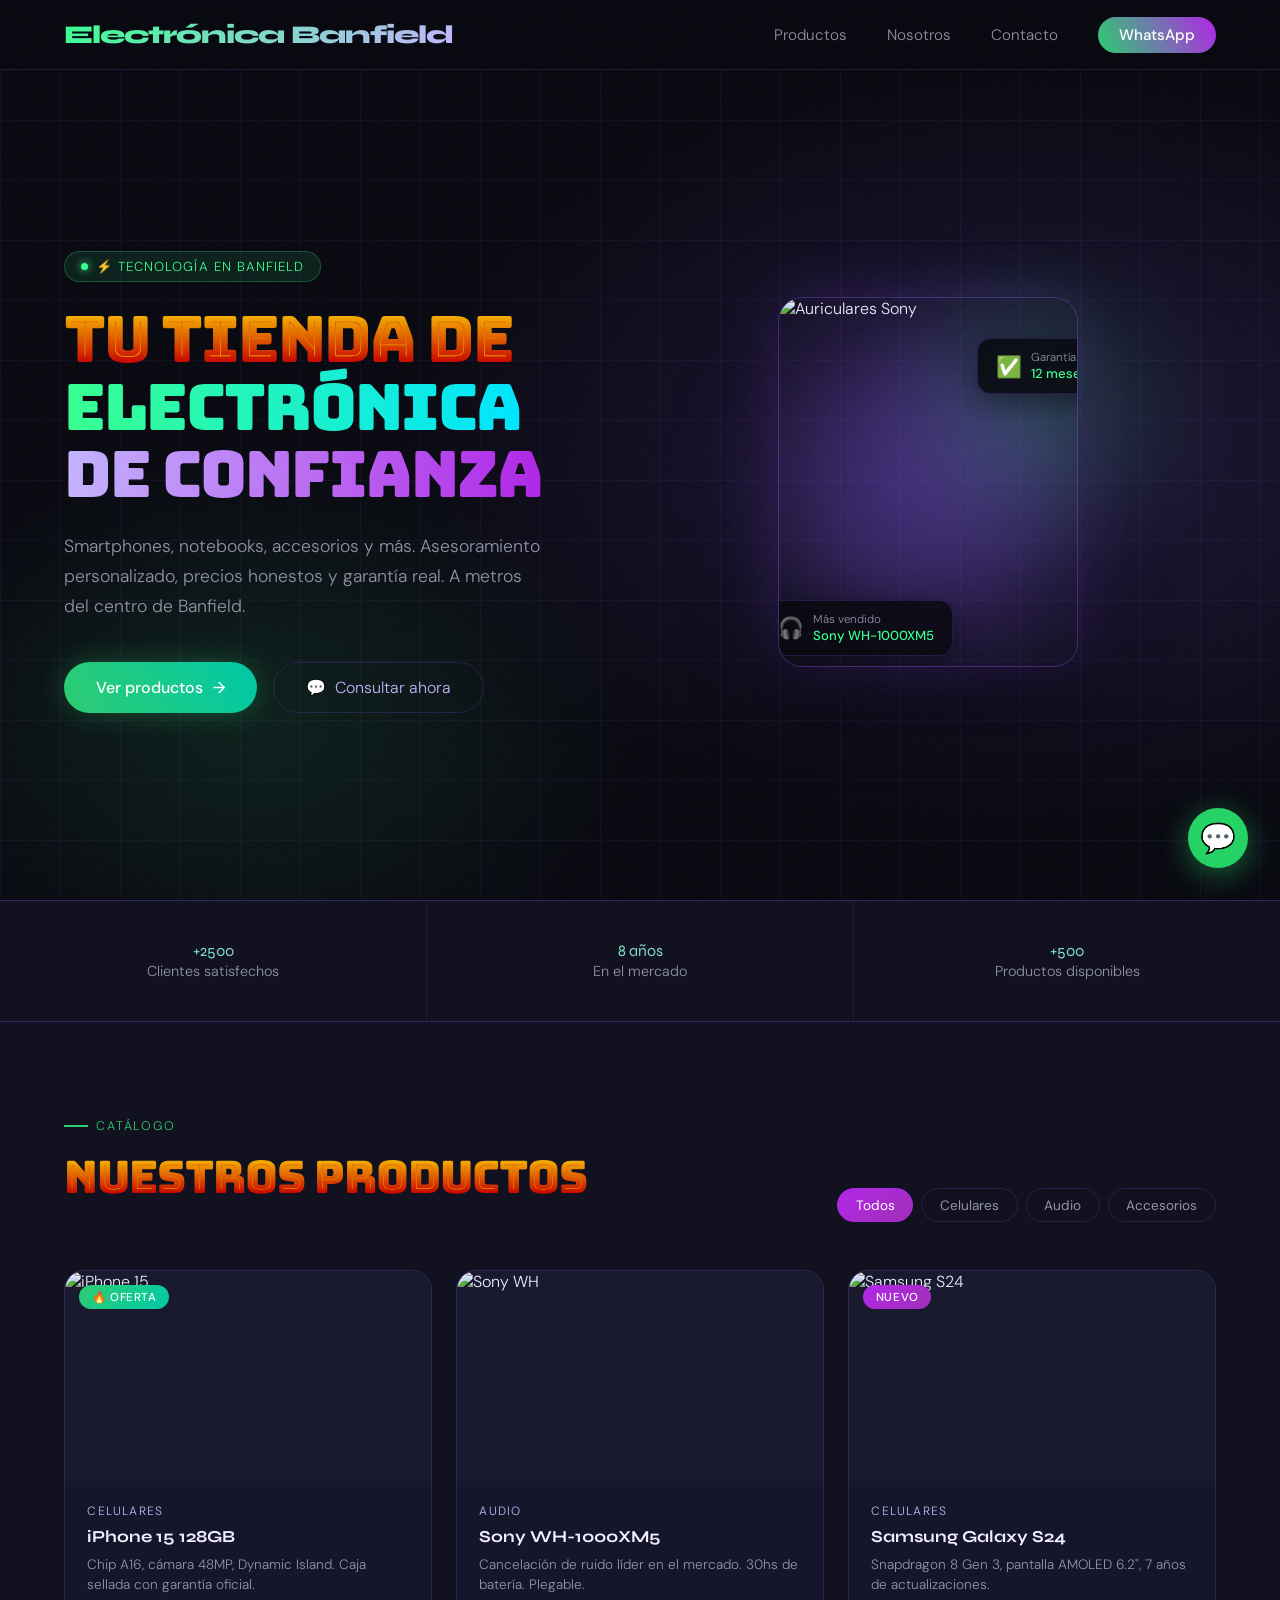
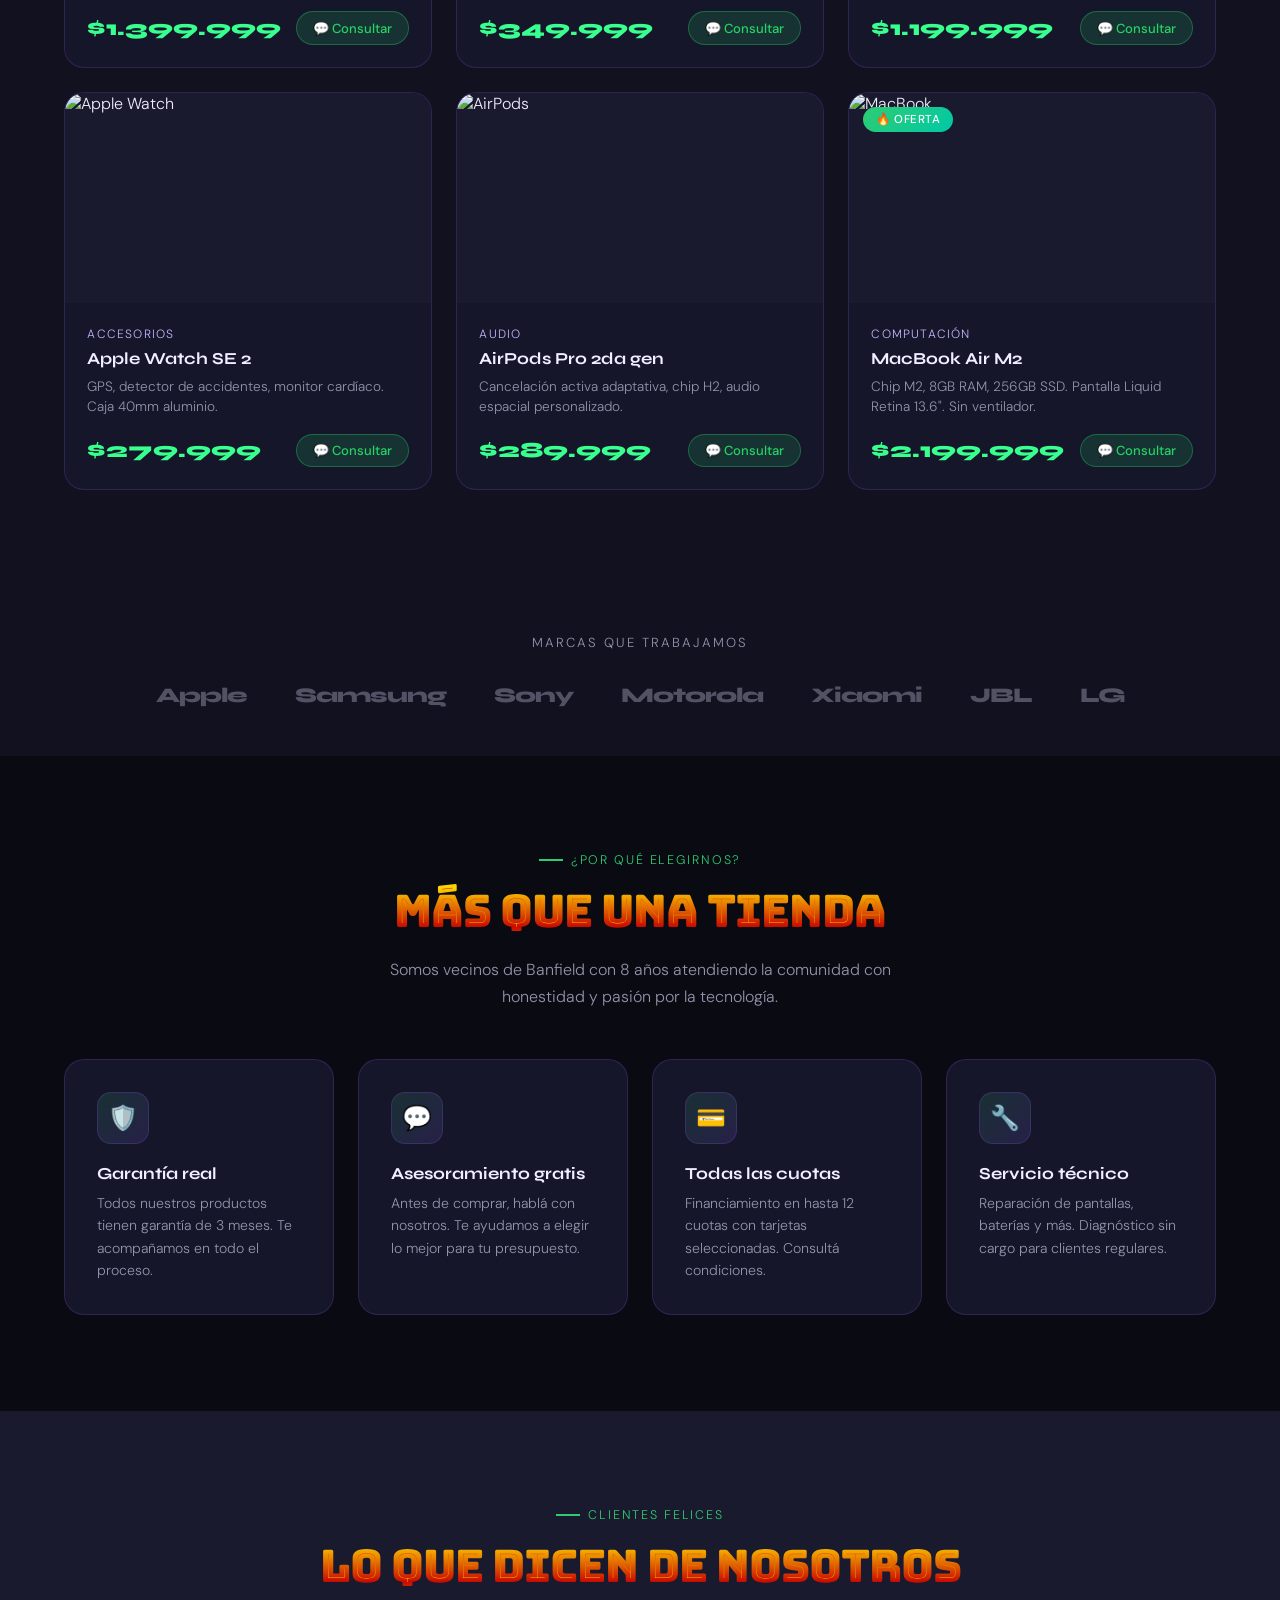
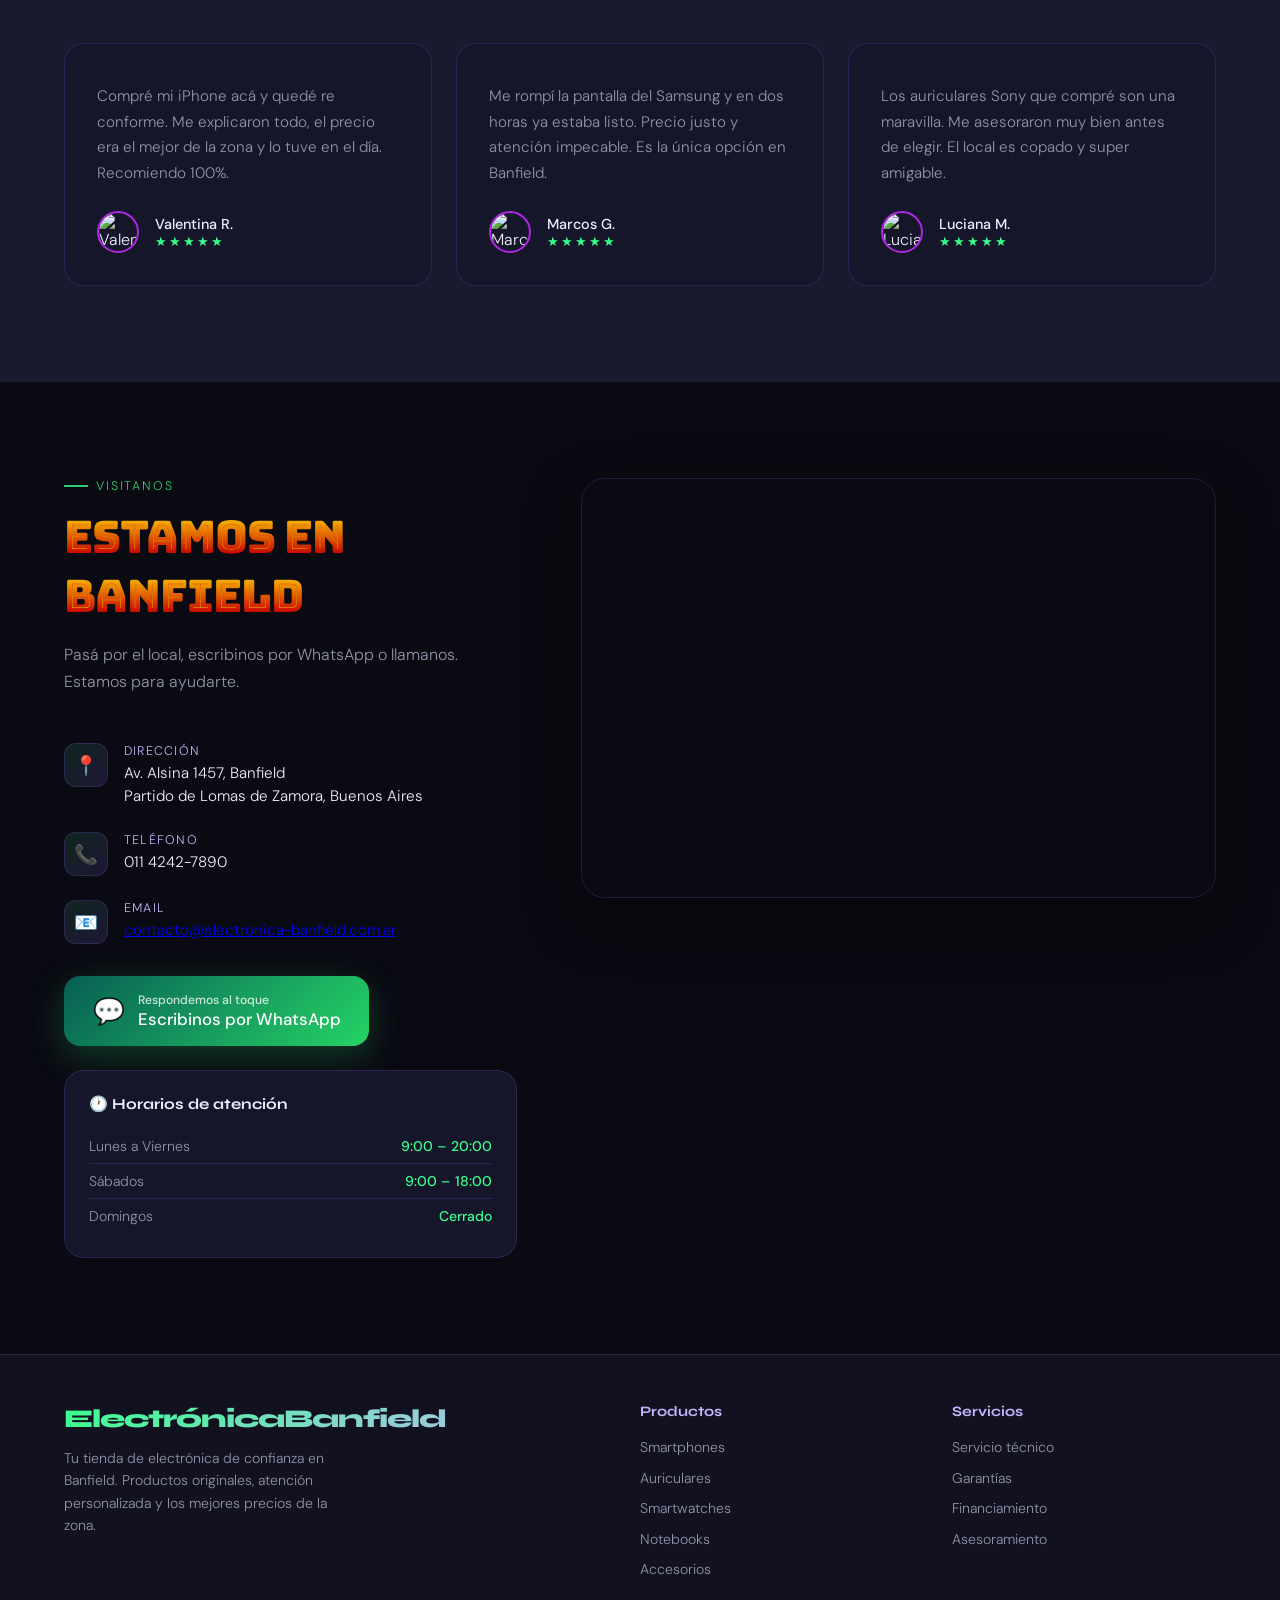
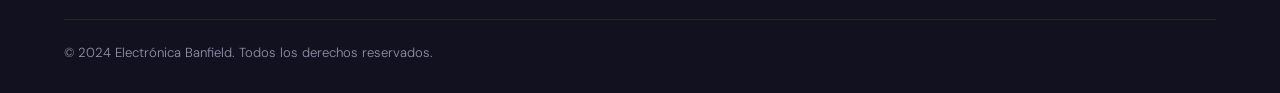
==== commit ce574b72: "Update footer logo from TechNova to ElectrónicaBanfield" ====
--- a/index.html
+++ b/index.html
@@ -269,7 +269,7 @@
 <footer>
   <div class="footer-grid">
     <div class="footer-brand">
-      <div class="logo">Tech<span style="color:var(--lila-light)">Nova</span></div>
+      <div class="logo">Electrónica<span style="color:var(--lila-light)">Banfield</span></div>
       <p>Tu tienda de electrónica de confianza en Banfield. Productos originales, atención personalizada y los mejores precios de la zona.</p>
     </div>
     <div class="footer-col">
